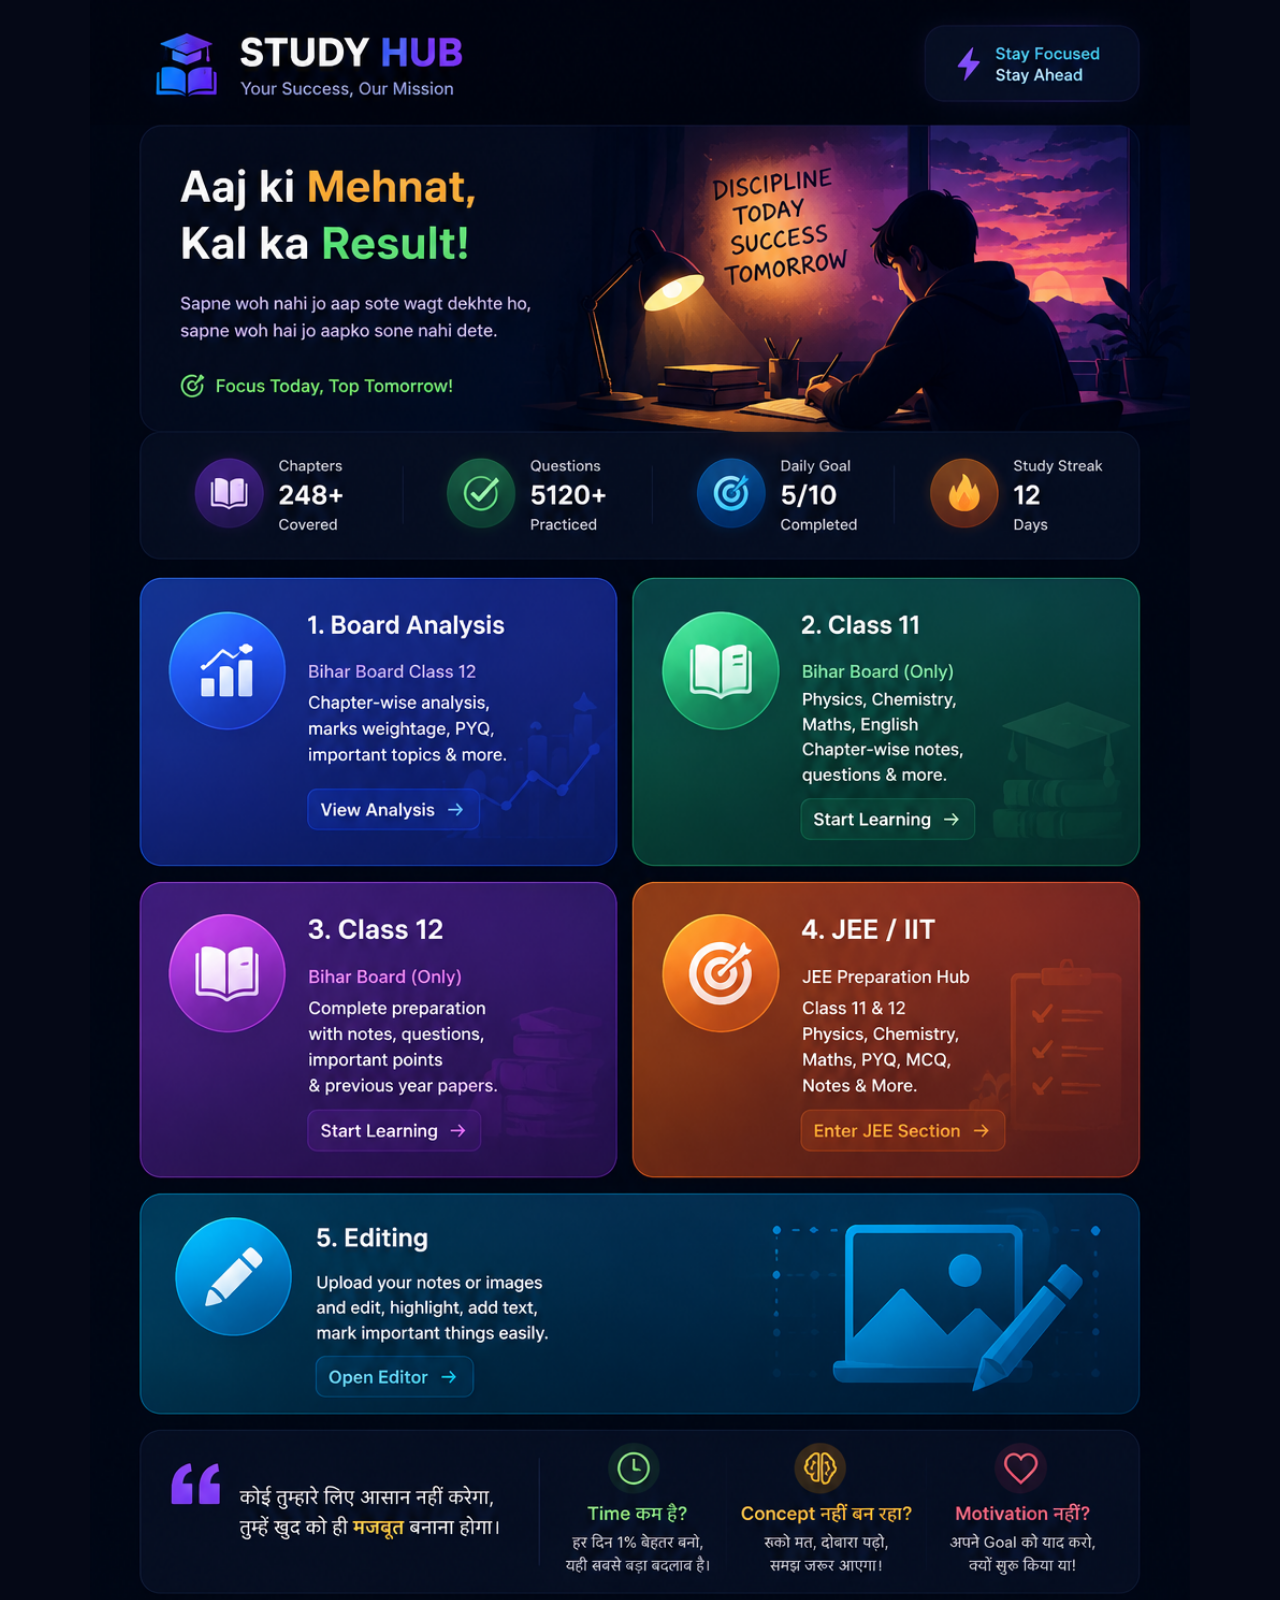
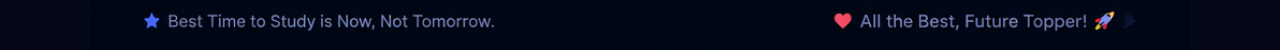
==== index.html @ 24f6f561 "Update index.html" ====
<!DOCTYPE html>
<html lang="en">
<head>
  <meta charset="UTF-8">
  <meta name="viewport" content="width=device-width, initial-scale=1.0">

  <title>PadhaiCore</title>

  <link rel="stylesheet" href="style.css">
</head>

<body>

  <main class="home">

    <!-- आपकी design image -->
    <img
      src="assets/home-design.png"
      class="design-image"
      alt="PadhaiCore Home Design"
    >

    <!-- असली Working Buttons -->
    <div class="button-layer">

      <button class="menu-btn board" onclick="openSection('board')">
        <span>📊</span>
        <b>1. Board Analysis</b>
        <small>Chapter • Marks • PYQ • Objective • Subjective</small>
      </button>

      <button class="menu-btn class11" onclick="openSection('class11')">
        <span>📚</span>
        <b>2. Class 11</b>
        <small>Bihar Board • Chapters • Questions • Revision</small>
      </button>

      <button class="menu-btn class12" onclick="openSection('class12')">
        <span>📖</span>
        <b>3. Class 12</b>
        <small>Bihar Board • Notes • Questions • Revision</small>
      </button>

      <button class="menu-btn jee" onclick="openSection('jee')">
        <span>🎯</span>
        <b>4. JEE / IIT</b>
        <small>Class 11 • Class 12 • Physics • Chemistry • Maths</small>
      </button>

      <button class="menu-btn editing" onclick="openSection('editing')">
        <span>✏️</span>
        <b>5. Editing</b>
        <small>Photo • Mark • Highlight • Write • Save</small>
      </button>
<button class="menu-btn profile" onclick="openSection('profile')">
  <span>👤</span>
  <b>6. Student Profile</b>
  <small>Goal • Education • Progress • Personal Info</small>
</button>
    </div>

  </main>

  <script src="script.js"></script>

</body>
</html>
---- style.css ----
* {
  box-sizing: border-box;
  margin: 0;
  padding: 0;
}

html,
body {
  width: 100%;
  min-height: 100%;
}

body {
  background: #050816;
  font-family: Arial, sans-serif;
  overflow-x: hidden;
}

.home {
  position: relative;
  width: 100%;
  max-width: 1100px;
  margin: 0 auto;
}

/* =========================
   MAIN DESIGN IMAGE
   ========================= */

.design-image {
  display: block;
  width: 100%;
  height: auto;
  min-height: 100px;
  object-fit: contain;
}

/* =========================
   WORKING BUTTON LAYER
   Image के ऊपर केवल clickable area
   ========================= */

.button-layer {
  position: absolute;
  inset: 0;
  width: 100%;
  height: 100%;
}

/* सभी working buttons */
.menu-btn {
  position: absolute;

  border: 0;
  outline: none;
  border-radius: 18px;

  background: transparent;
  color: transparent;

  cursor: pointer;

  display: flex;
  flex-direction: column;
  align-items: flex-start;
  justify-content: center;

  padding: 20px;

  text-align: left;

  /* Image का original design दिखाई देगा */
  backdrop-filter: none;

  transition: transform 0.2s ease, background 0.2s ease;
}

/* Image में पहले से text है,
   इसलिए overlay का text छिपा रहेगा */
.menu-btn span,
.menu-btn b,
.menu-btn small {
  opacity: 0;
}

/* Touch/click पर हल्का indication */
.menu-btn:hover {
  background: rgba(255, 255, 255, 0.04);
  transform: scale(1.01);
}

.menu-btn:active {
  transform: scale(0.98);
}

/* =========================
   EXACT 2 × 2 STRUCTURE
   ========================= */

/* 1 — Board Analysis */
.board {
  left: 4.5%;
  top: 39%;
  width: 44%;
  height: 20%;
}

/* 2 — Class 11 */
.class11 {
  right: 4.5%;
  top: 39%;
  width: 44%;
  height: 20%;
}

/* 3 — Class 12 */
.class12 {
  left: 4.5%;
  top: 59.5%;
  width: 44%;
  height: 20%;
}

/* 4 — JEE / IIT */
.jee {
  right: 4.5%;
  top: 59.5%;
  width: 44%;
  height: 20%;
}

/* 5 — Editing */
.editing {
  left: 4.5%;
  top: 80%;
  width: 91%;
  height: 15%;
}

/* =========================
   MOBILE
   ========================= */

@media (max-width: 600px) {

  .menu-btn {
    border-radius: 10px;
    padding: 5px;
  }

  .menu-btn:hover {
    transform: none;
    background: rgba(255, 255, 255, 0.03);
  }

  .menu-btn:active {
    transform: scale(0.99);
  }
}
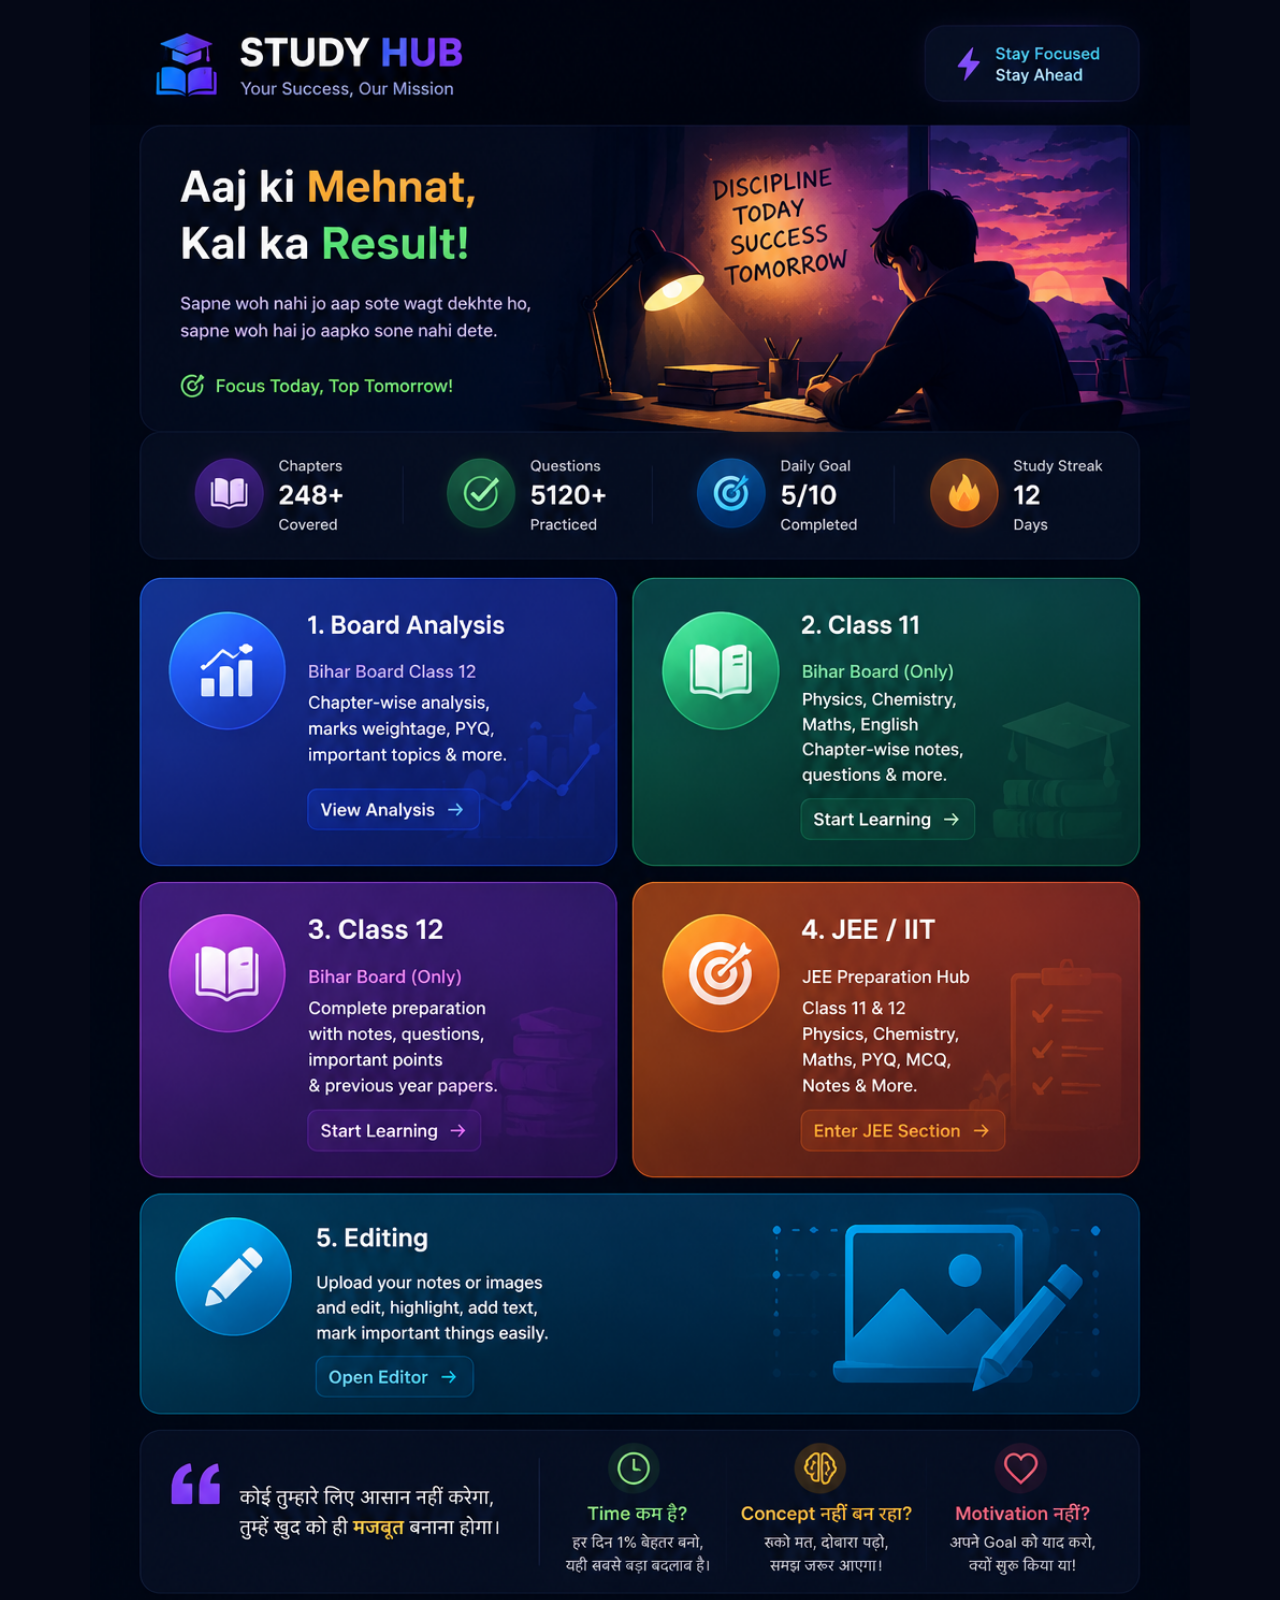
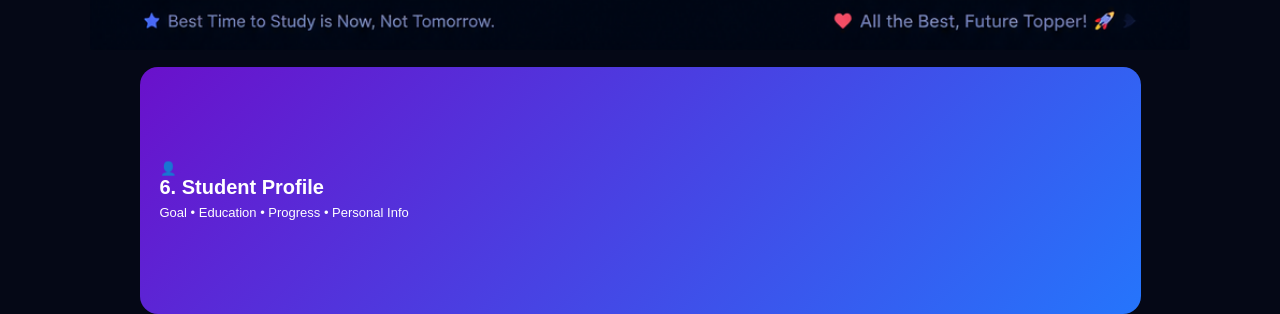
==== commit 025e0cab: "Update index.html" ====
--- a/index.html
+++ b/index.html
@@ -52,13 +52,17 @@
         <b>5. Editing</b>
         <small>Photo • Mark • Highlight • Write • Save</small>
       </button>
+
+    </div>
+</div>
+
 <button class="menu-btn profile" onclick="openSection('profile')">
   <span>👤</span>
   <b>6. Student Profile</b>
   <small>Goal • Education • Progress • Personal Info</small>
 </button>
-    </div>
 
+  </main>
   </main>
 
   <script src="script.js"></script>
--- a/style.css
+++ b/style.css
@@ -136,7 +136,34 @@
   width: 91%;
   height: 15%;
 }
+/* 6 — Student Profile */
+.profile {
+  left: 4.5%;
+  top: 101%;
+  width: 91%;
+  height: 15%;
 
+  background: linear-gradient(135deg, #6a11cb, #2575fc);
+  color: white;
+
+  opacity: 1;
+}
+
+.profile span,
+.profile b,
+.profile small {
+  opacity: 1;
+  color: white;
+}
+
+.profile b {
+  font-size: 20px;
+  margin-bottom: 6px;
+}
+
+.profile small {
+  font-size: 13px;
+}
 /* =========================
    MOBILE
    ========================= */
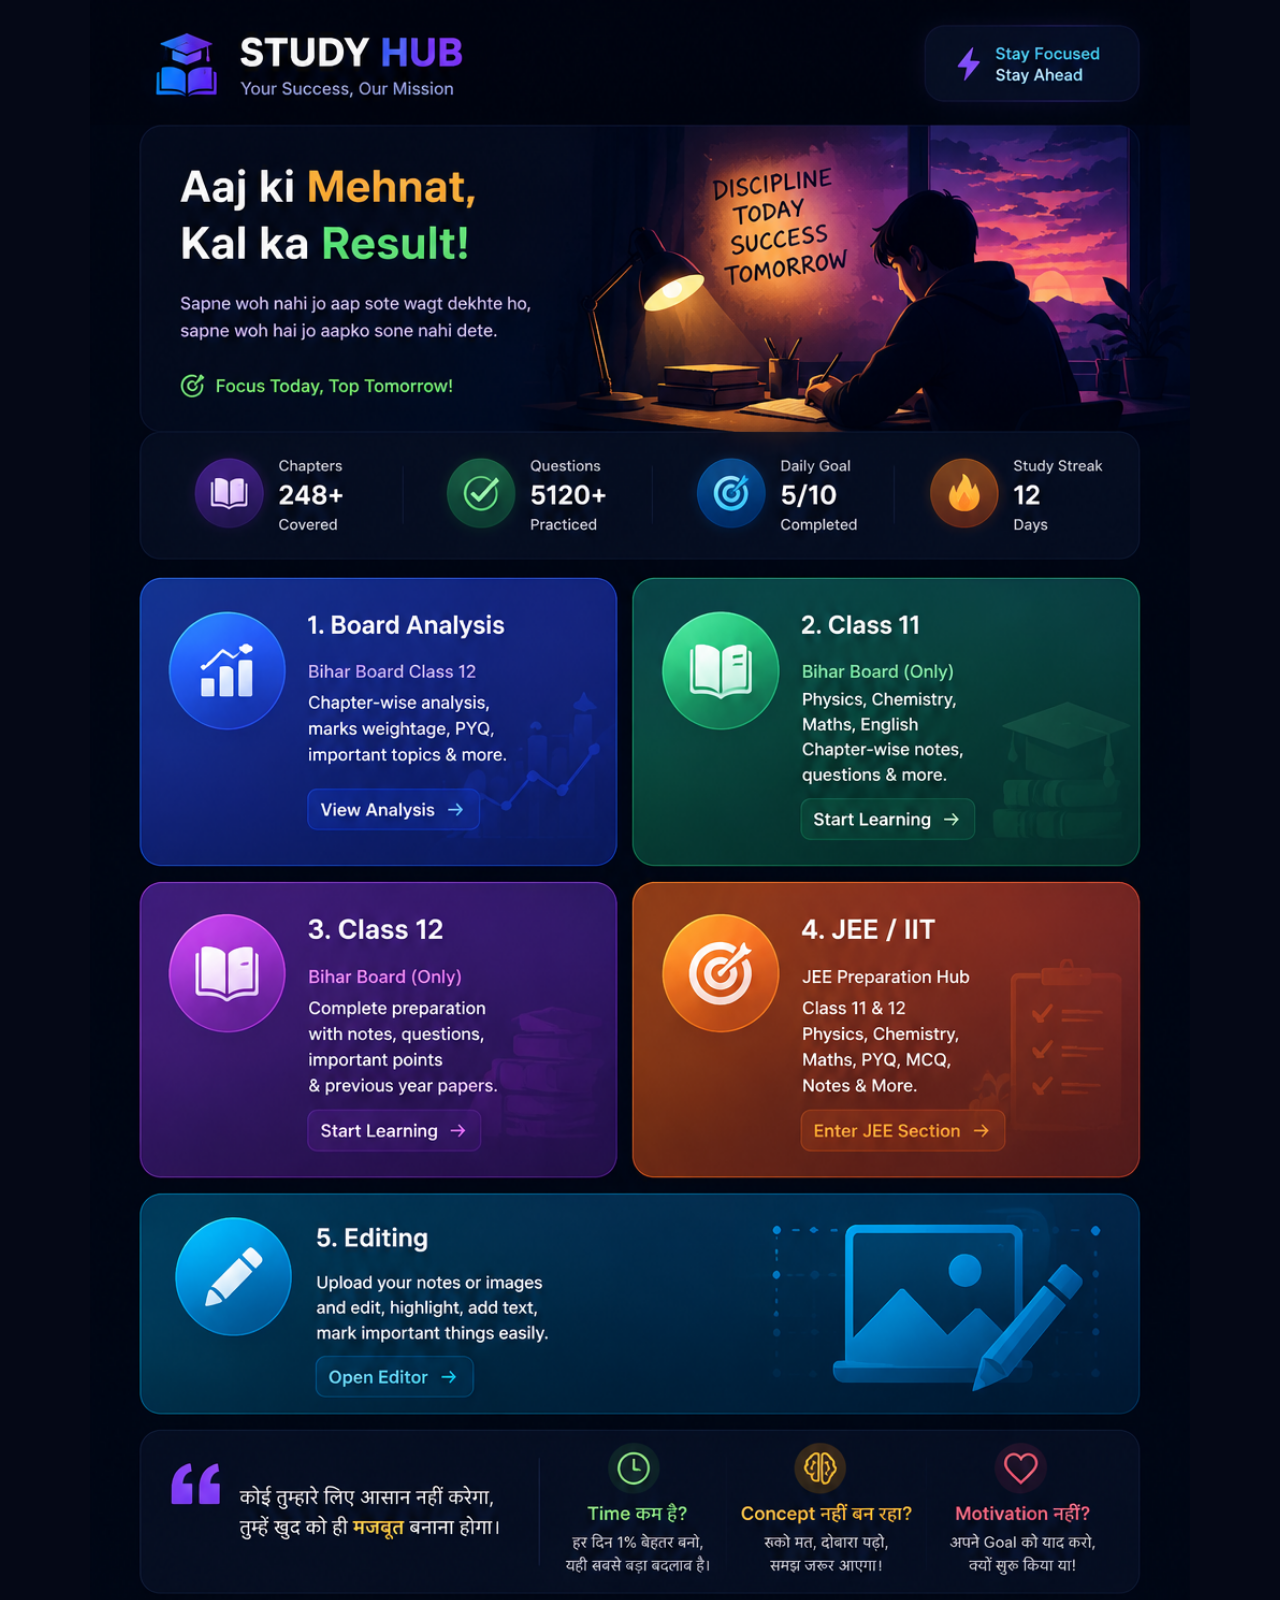
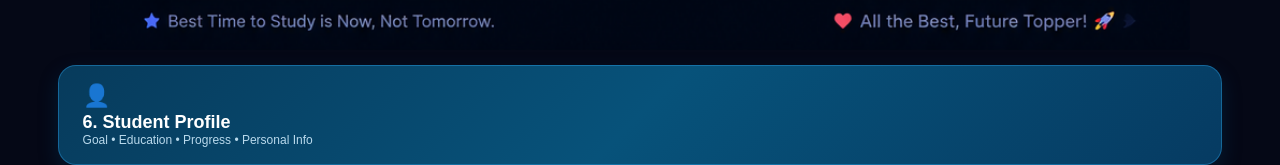
==== commit 68c7c458: "Update index.html" ====
--- a/index.html
+++ b/index.html
@@ -55,17 +55,20 @@
 
     </div>
 </div>
+  </main>
 
-<button class="menu-btn profile" onclick="openSection('profile')">
-  <span>👤</span>
-  <b>6. Student Profile</b>
-  <small>Goal • Education • Progress • Personal Info</small>
-</button>
-
-  </main>
-  </main>
+  <button class="menu-btn profile" onclick="openSection('profile')">
+    <span>👤</span>
+    <b>6. Student Profile</b>
+    <small>Goal • Education • Progress • Personal Info</small>
+  </button>
 
   <script src="script.js"></script>
 
+
+  
+
+  
+
 </body>
 </html>
--- a/style.css
+++ b/style.css
@@ -138,17 +138,40 @@
 }
 /* 6 — Student Profile */
 .profile {
-  left: 4.5%;
-  top: 101%;
+  position: relative;
+
+  left: 4.5%;
+  top: 15px;
+
   width: 91%;
-  height: 15%;
-
-  background: linear-gradient(135deg, #6a11cb, #2575fc);
+  height: 100px;
+
+  border: 1px solid rgba(50, 180, 255, 0.35);
+  border-radius: 18px;
+
+  background: linear-gradient(
+    135deg,
+    #073b5c,
+    #07527a,
+    #063b62
+  );
+
   color: white;
-
   opacity: 1;
-}
-
+
+  padding: 18px 24px;
+
+  display: flex;
+  flex-direction: column;
+  align-items: flex-start;
+  justify-content: center;
+
+  box-shadow: 0 8px 20px rgba(0, 80, 130, 0.25);
+
+  transition: transform 0.2s ease, box-shadow 0.2s ease;
+}
+
+/* Profile का content दिखाई दे */
 .profile span,
 .profile b,
 .profile small {
@@ -156,13 +179,24 @@
   color: white;
 }
 
+.profile span {
+  font-size: 22px;
+  margin-bottom: 3px;
+}
+
 .profile b {
-  font-size: 20px;
-  margin-bottom: 6px;
+  font-size: 18px;
 }
 
 .profile small {
-  font-size: 13px;
+  font-size: 12px;
+  color: #b9d9ec;
+}
+
+/* दबाने पर हल्का effect */
+.profile:active {
+  transform: scale(0.98);
+  box-shadow: 0 4px 10px rgba(0, 80, 130, 0.2);
 }
 /* =========================
    MOBILE
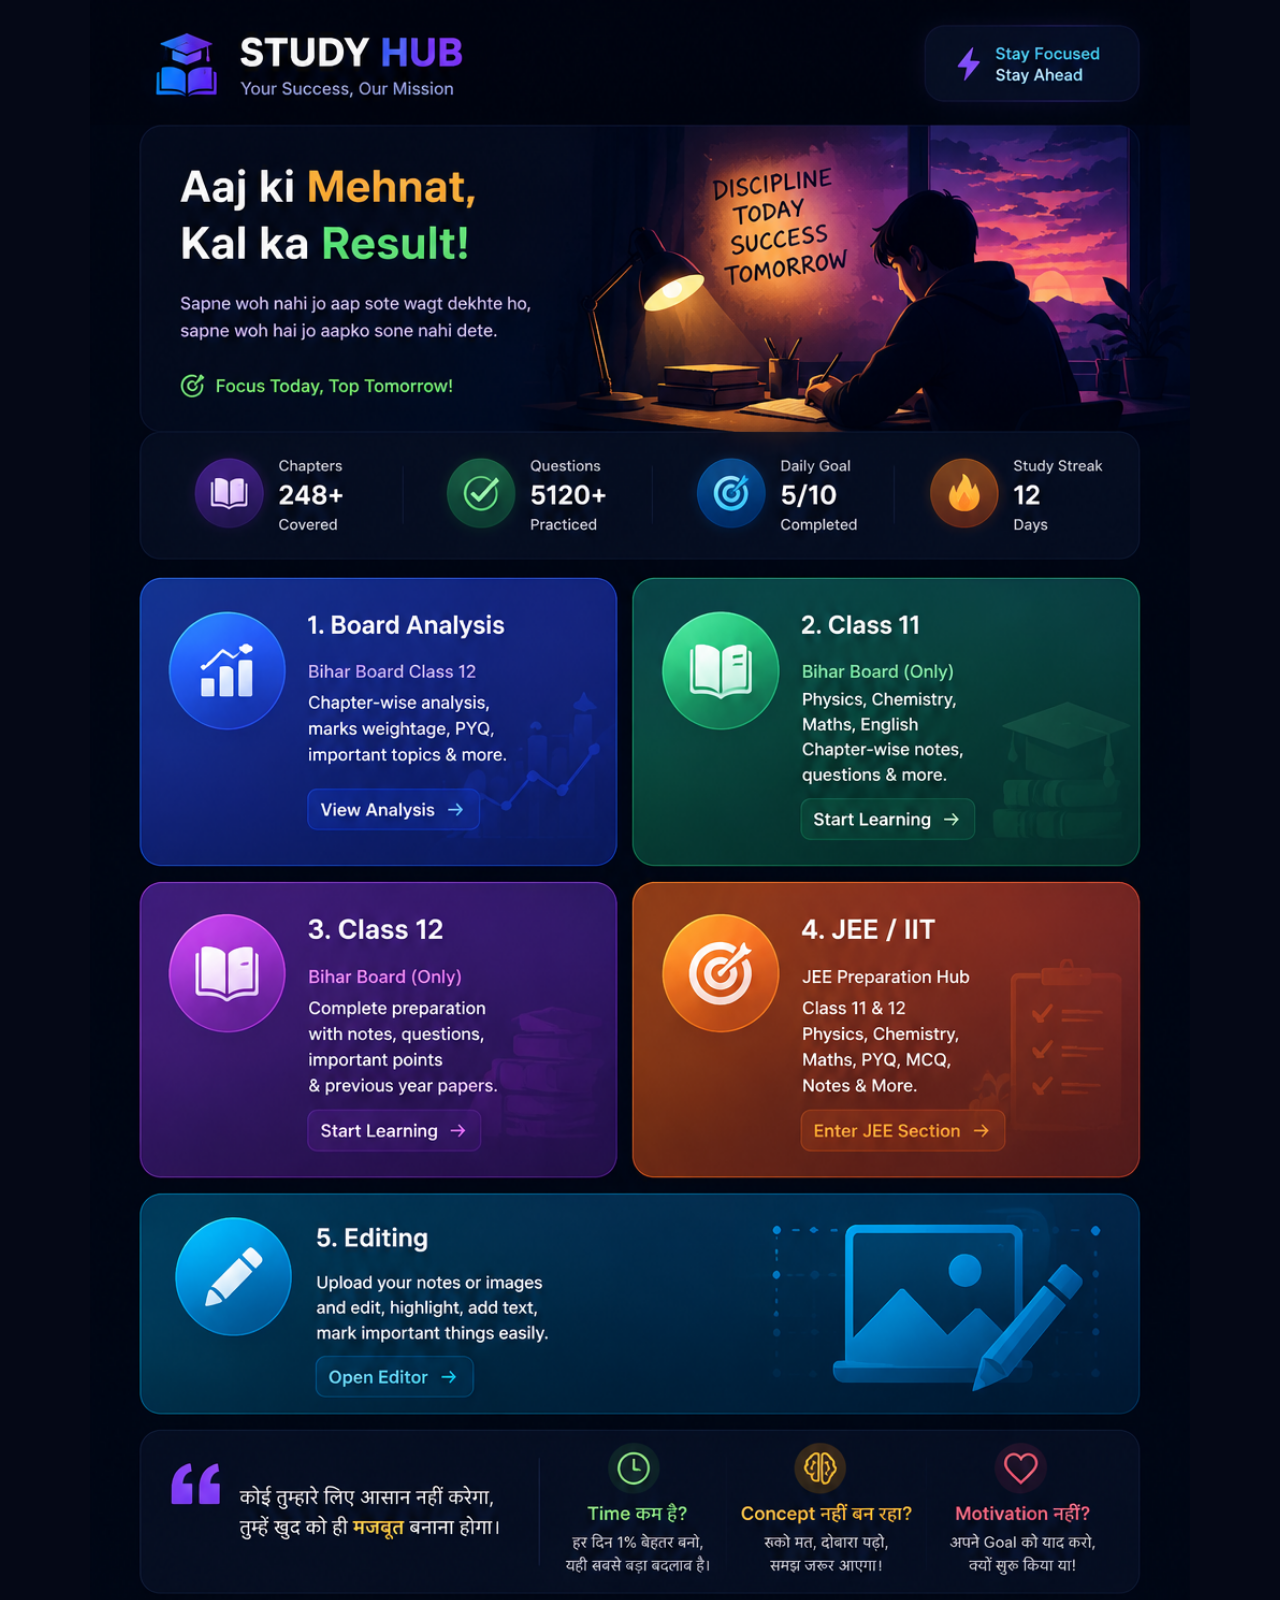
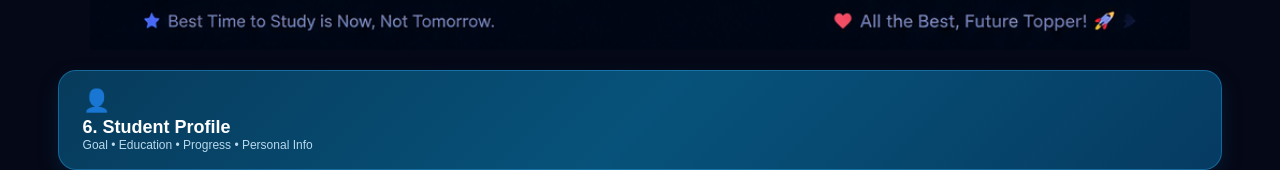
==== commit cefc184c: "Update index.html" ====
--- a/index.html
+++ b/index.html
@@ -54,10 +54,10 @@
       </button>
 
     </div>
-</div>
+
   </main>
 
-  <button class="menu-btn profile" onclick="openSection('profile')">
+  <button class="menu-btn profile"onclick="alert('Profile button working')" >
     <span>👤</span>
     <b>6. Student Profile</b>
     <small>Goal • Education • Progress • Personal Info</small>
--- a/style.css
+++ b/style.css
@@ -141,7 +141,8 @@
   position: relative;
 
   left: 4.5%;
-  top: 15px;
+top: 0;
+margin-top: 20px;
 
   width: 91%;
   height: 100px;
